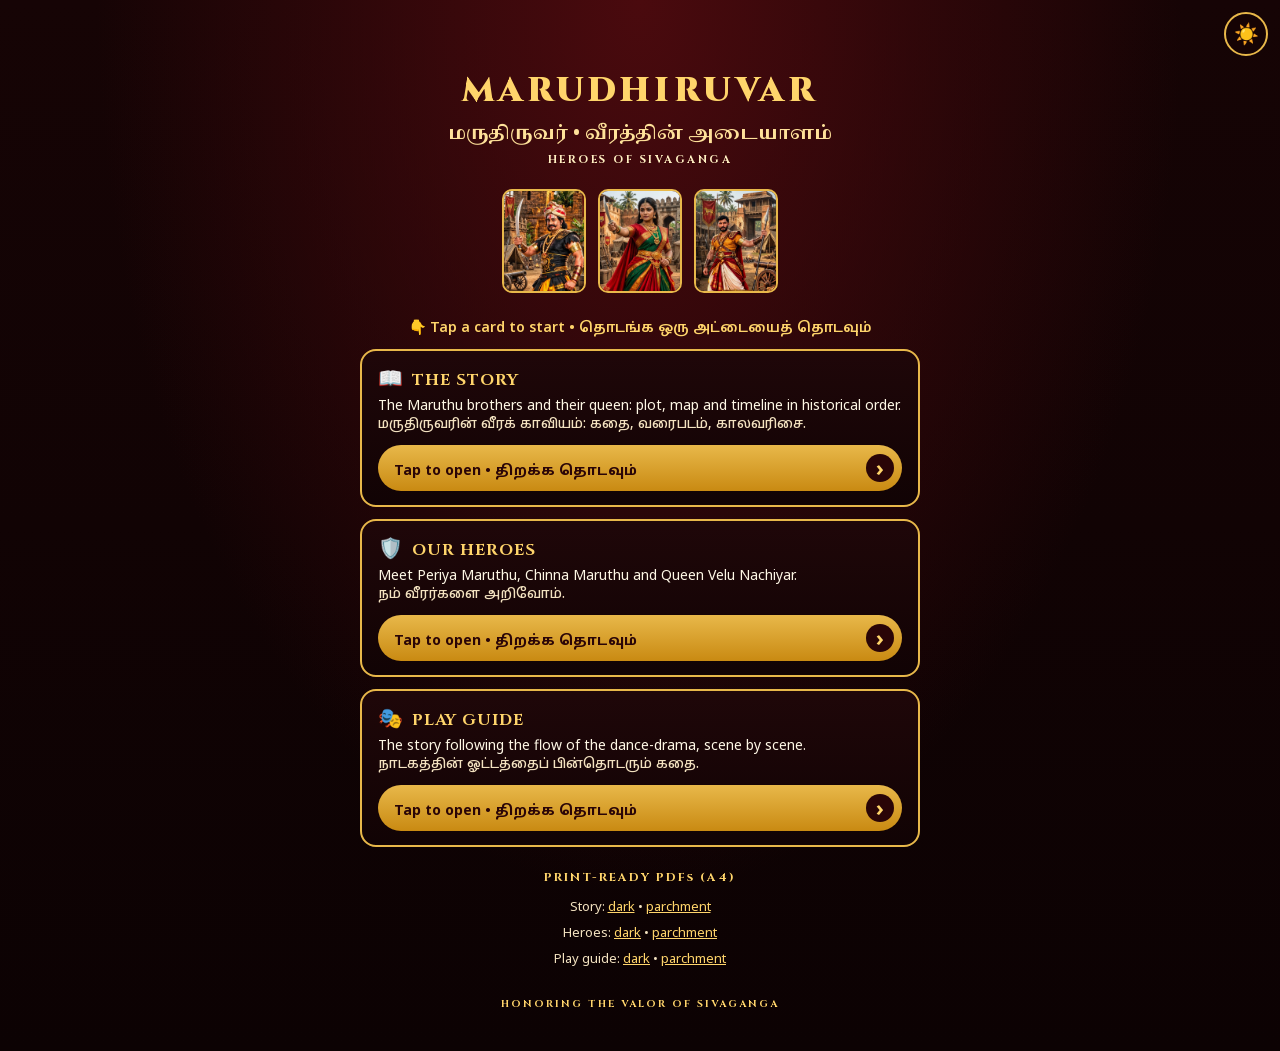
==== index.html @ 681c2059 "Mobile: titles scale with screen width so nothing overflows on small phones" ====
<!DOCTYPE html>
<html lang="en"><head><meta charset="UTF-8"><meta name="viewport" content="width=device-width, initial-scale=1.0">
<title>Marudhiruvar – Heroes of Sivaganga</title>
<style>
@import url('assets/fonts/fonts.css');
*{box-sizing:border-box;margin:0;padding:0}
body{min-height:100vh;background:radial-gradient(ellipse at 50% 0%,#4a0a0e 0%,rgba(74,10,14,0) 60%),linear-gradient(180deg,#160405,#0c0203);color:#fff8e6;font-family:'Noto Sans','Noto Sans Tamil',sans-serif;padding:64px 16px 40px;display:flex;flex-direction:column;align-items:center}
.wrap{width:100%;max-width:560px}
h1{font-family:'Cinzel',serif;font-weight:900;font-size:clamp(20px,7.5vw,34px);letter-spacing:.12em;text-align:center;color:#ffd56b;margin-top:4px}
.ta{font-family:'Noto Serif Tamil',serif;font-weight:700;text-align:center;color:#ffe29a;font-size:clamp(15px,4.6vw,18px);margin-top:6px}
.sub{font-family:'Cinzel',serif;font-size:11px;letter-spacing:2.5px;text-align:center;color:#fff0c2;margin:4px 0 22px}
.trio{display:flex;justify-content:center;gap:12px;margin-bottom:24px}
.trio img{width:84px;height:104px;object-fit:cover;object-position:top;border-radius:10px;border:2px solid #e8b84a}
.card{display:block;text-decoration:none;color:inherit;background:linear-gradient(180deg,#1f0709,#110304);border:2px solid #e8b84a;border-radius:16px;padding:14px 16px;margin-bottom:12px}
.card:active,.card:hover{background:#2a0b0e}
.card b{display:block;font-family:'Cinzel',serif;font-size:16px;letter-spacing:1px;color:#ffd56b}
.card span{display:block;font-size:14px;margin-top:3px}
.card em{display:block;font-style:normal;font-family:'Noto Sans Tamil',sans-serif;font-size:13.5px;color:#f3e2c0;margin-top:2px}
.dl{font-size:13px;margin:4px 0 0;color:#f3e2c0;text-align:center;line-height:2}
.dl a{color:#ffd56b}
h2{font-family:'Cinzel',serif;font-size:12px;letter-spacing:2px;color:#ffd56b;margin:22px 0 8px;text-align:center}
.foot{font-family:'Cinzel',serif;font-size:10px;letter-spacing:2px;color:#ffd56b;text-align:center;margin-top:26px}
.theme-btn{position:fixed;top:12px;right:12px;width:44px;height:44px;border-radius:50%;border:2px solid #e8b84a;background:rgba(22,4,5,.88);font-size:20px;line-height:1;cursor:pointer}
/* light (parchment) */
body.parchment{background:radial-gradient(ellipse at 50% 0%,rgba(255,244,214,.75) 0%,rgba(255,244,214,0) 60%),#ead8ab;color:#2b1608}
.parchment h1{color:#7a1e12}.parchment .ta{color:#7a1e12}.parchment .sub{color:#5e140c}
.parchment .trio img{border-color:#8a2418}
.parchment .card{background:#f8eed3;border-color:#8a2418}.parchment .card:active,.parchment .card:hover{background:#f1e2bd}
.parchment .card b,.parchment h2,.parchment .foot{color:#8a2418}
.parchment .card em,.parchment .dl{color:#3a2410}.parchment .dl a{color:#8a2418}
.parchment .theme-btn{background:rgba(248,238,211,.95);border-color:#8a2418}
.hint{text-align:center;font-size:14px;font-weight:600;color:#ffd56b;margin:0 0 12px}
.card{position:relative;transition:transform .15s,background .15s,box-shadow .15s;box-shadow:0 0 0 0 rgba(232,184,74,0)}
.card:hover{transform:translateY(-2px);box-shadow:0 0 0 3px rgba(232,184,74,.35)}
.card:active{transform:scale(.98)}
.card:focus-visible{outline:3px solid #ffd56b;outline-offset:3px}
.card b u{text-decoration:none;margin-right:8px;font-size:20px}
.go{display:flex;align-items:center;justify-content:space-between;margin-top:12px;padding:9px 8px 9px 16px;border-radius:999px;background:linear-gradient(180deg,#e8b84a,#c98a12);color:#2a0507;font-weight:700;font-size:13.5px}
.go strong{display:flex;align-items:center;justify-content:center;width:28px;height:28px;border-radius:50%;background:#2a0507;color:#ffd56b;font-size:22px;line-height:1;padding-bottom:3px;animation:nudge 1.6s ease-in-out infinite}
@keyframes nudge{0%,100%{transform:translateX(0)}50%{transform:translateX(4px)}}
@media (prefers-reduced-motion:reduce){.go strong{animation:none}}
.parchment .hint{color:#8a2418}
.parchment .go{background:linear-gradient(180deg,#8a2418,#6a160e);color:#fff3d6}
.parchment .go strong{background:#f8eed3;color:#8a2418}
.parchment .card:hover{box-shadow:0 0 0 3px rgba(138,36,24,.3)}
</style></head><body data-theme-toggle><div class="wrap">
<h1>MARUDHIRUVAR</h1>
<div class="ta">மருதிருவர் • வீரத்தின் அடையாளம்</div>
<div class="sub">HEROES OF SIVAGANGA</div>
<div class="trio">
<img src="assets/images/periya_maruthu.jpeg" alt="Periya Maruthu"><img src="assets/images/velu_nachiyar.jpeg" alt="Queen Velu Nachiyar" style="object-position:25% top"><img src="assets/images/chinna_maruthu.jpeg" alt="Chinna Maruthu">
</div>
<div class="hint">👇 Tap a card to start • தொடங்க ஒரு அட்டையைத் தொடவும்</div>
<a class="card" href="story.html"><b><u>📖</u>THE STORY</b><span>The Maruthu brothers and their queen: plot, map and timeline in historical order.</span><em>மருதிருவரின் வீரக் காவியம்: கதை, வரைபடம், காலவரிசை.</em><div class="go"><span>Tap to open • திறக்க தொடவும்</span><strong>›</strong></div></a>
<a class="card" href="poster.html"><b><u>🛡️</u>OUR HEROES</b><span>Meet Periya Maruthu, Chinna Maruthu and Queen Velu Nachiyar.</span><em>நம் வீரர்களை அறிவோம்.</em><div class="go"><span>Tap to open • திறக்க தொடவும்</span><strong>›</strong></div></a>
<a class="card" href="play-guide.html"><b><u>🎭</u>PLAY GUIDE</b><span>The story following the flow of the dance-drama, scene by scene.</span><em>நாடகத்தின் ஓட்டத்தைப் பின்தொடரும் கதை.</em><div class="go"><span>Tap to open • திறக்க தொடவும்</span><strong>›</strong></div></a>
<h2>PRINT-READY PDFs (A4)</h2>
<div class="dl">
Story: <a href="downloads/story_a4_dark.pdf">dark</a> • <a href="downloads/story_a4_parchment.pdf">parchment</a><br>
Heroes: <a href="downloads/poster_a4_dark.pdf">dark</a> • <a href="downloads/poster_a4_parchment.pdf">parchment</a><br>
Play guide: <a href="downloads/play-guide_a4_dark.pdf">dark</a> • <a href="downloads/play-guide_a4_parchment.pdf">parchment</a>
</div>
<div class="foot">HONORING THE VALOR OF SIVAGANGA</div>
</div><script src="assets/theme.js"></script></body></html>
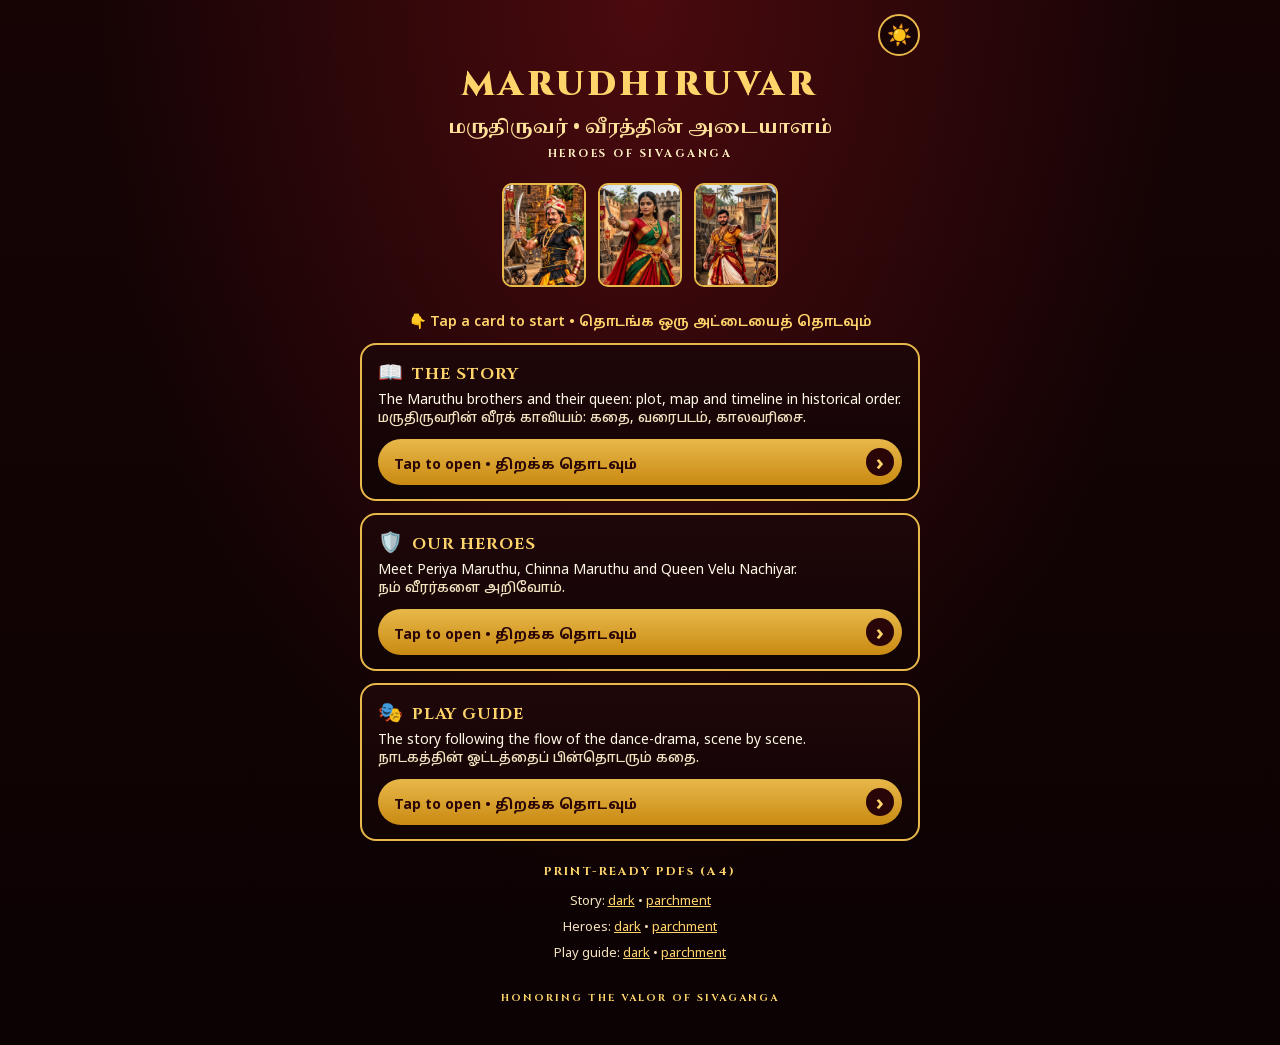
==== commit 2169342e: "Landing: theme switch sits in its own row above the title" ====
--- a/index.html
+++ b/index.html
@@ -4,7 +4,7 @@
 <style>
 @import url('assets/fonts/fonts.css');
 *{box-sizing:border-box;margin:0;padding:0}
-body{min-height:100vh;background:radial-gradient(ellipse at 50% 0%,#4a0a0e 0%,rgba(74,10,14,0) 60%),linear-gradient(180deg,#160405,#0c0203);color:#fff8e6;font-family:'Noto Sans','Noto Sans Tamil',sans-serif;padding:64px 16px 40px;display:flex;flex-direction:column;align-items:center}
+body{min-height:100vh;background:radial-gradient(ellipse at 50% 0%,#4a0a0e 0%,rgba(74,10,14,0) 60%),linear-gradient(180deg,#160405,#0c0203);color:#fff8e6;font-family:'Noto Sans','Noto Sans Tamil',sans-serif;padding:14px 16px 40px;display:flex;flex-direction:column;align-items:center}
 .wrap{width:100%;max-width:560px}
 h1{font-family:'Cinzel',serif;font-weight:900;font-size:clamp(20px,7.5vw,34px);letter-spacing:.12em;text-align:center;color:#ffd56b;margin-top:4px}
 .ta{font-family:'Noto Serif Tamil',serif;font-weight:700;text-align:center;color:#ffe29a;font-size:clamp(15px,4.6vw,18px);margin-top:6px}
@@ -20,7 +20,8 @@
 .dl a{color:#ffd56b}
 h2{font-family:'Cinzel',serif;font-size:12px;letter-spacing:2px;color:#ffd56b;margin:22px 0 8px;text-align:center}
 .foot{font-family:'Cinzel',serif;font-size:10px;letter-spacing:2px;color:#ffd56b;text-align:center;margin-top:26px}
-.theme-btn{position:fixed;top:12px;right:12px;width:44px;height:44px;border-radius:50%;border:2px solid #e8b84a;background:rgba(22,4,5,.88);font-size:20px;line-height:1;cursor:pointer}
+.topbar{display:flex;justify-content:flex-end;margin-bottom:6px}
+.theme-btn{width:42px;height:42px;border-radius:50%;border:2px solid #e8b84a;background:rgba(22,4,5,.88);font-size:20px;line-height:1;cursor:pointer}
 /* light (parchment) */
 body.parchment{background:radial-gradient(ellipse at 50% 0%,rgba(255,244,214,.75) 0%,rgba(255,244,214,0) 60%),#ead8ab;color:#2b1608}
 .parchment h1{color:#7a1e12}.parchment .ta{color:#7a1e12}.parchment .sub{color:#5e140c}
@@ -43,7 +44,7 @@
 .parchment .go{background:linear-gradient(180deg,#8a2418,#6a160e);color:#fff3d6}
 .parchment .go strong{background:#f8eed3;color:#8a2418}
 .parchment .card:hover{box-shadow:0 0 0 3px rgba(138,36,24,.3)}
-</style></head><body data-theme-toggle><div class="wrap">
+</style></head><body data-theme-toggle><div class="wrap"><div class="topbar"></div>
 <h1>MARUDHIRUVAR</h1>
 <div class="ta">மருதிருவர் • வீரத்தின் அடையாளம்</div>
 <div class="sub">HEROES OF SIVAGANGA</div>
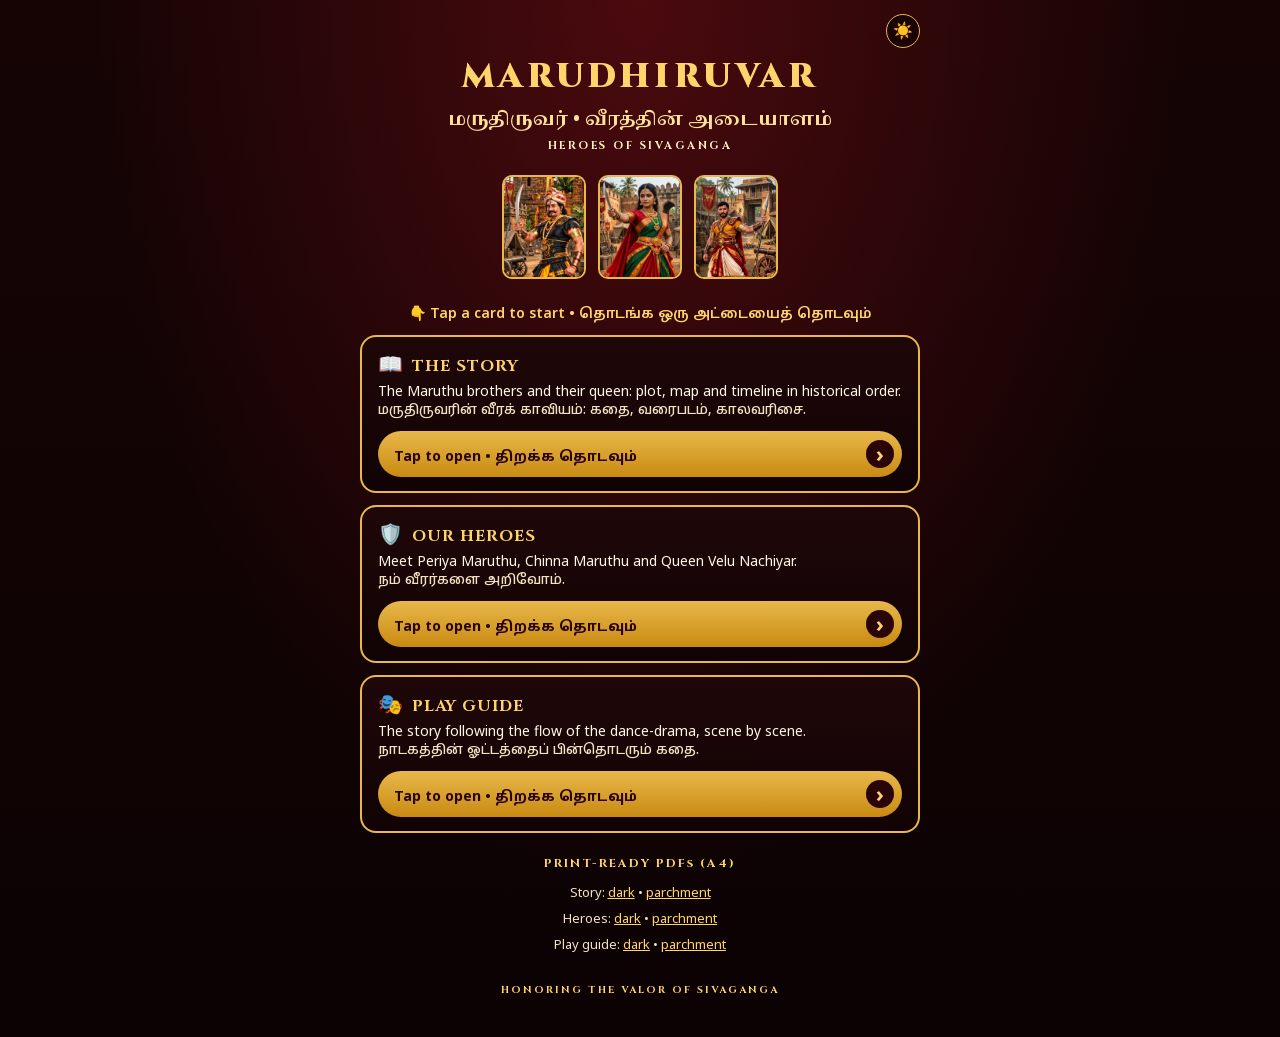
==== commit f22be552: "Landing: smaller theme switch" ====
--- a/index.html
+++ b/index.html
@@ -21,7 +21,7 @@
 h2{font-family:'Cinzel',serif;font-size:12px;letter-spacing:2px;color:#ffd56b;margin:22px 0 8px;text-align:center}
 .foot{font-family:'Cinzel',serif;font-size:10px;letter-spacing:2px;color:#ffd56b;text-align:center;margin-top:26px}
 .topbar{display:flex;justify-content:flex-end;margin-bottom:6px}
-.theme-btn{width:42px;height:42px;border-radius:50%;border:2px solid #e8b84a;background:rgba(22,4,5,.88);font-size:20px;line-height:1;cursor:pointer}
+.theme-btn{width:34px;height:34px;border-radius:50%;border:1.5px solid #e8b84a;background:rgba(22,4,5,.88);font-size:16px;line-height:1;cursor:pointer}
 /* light (parchment) */
 body.parchment{background:radial-gradient(ellipse at 50% 0%,rgba(255,244,214,.75) 0%,rgba(255,244,214,0) 60%),#ead8ab;color:#2b1608}
 .parchment h1{color:#7a1e12}.parchment .ta{color:#7a1e12}.parchment .sub{color:#5e140c}
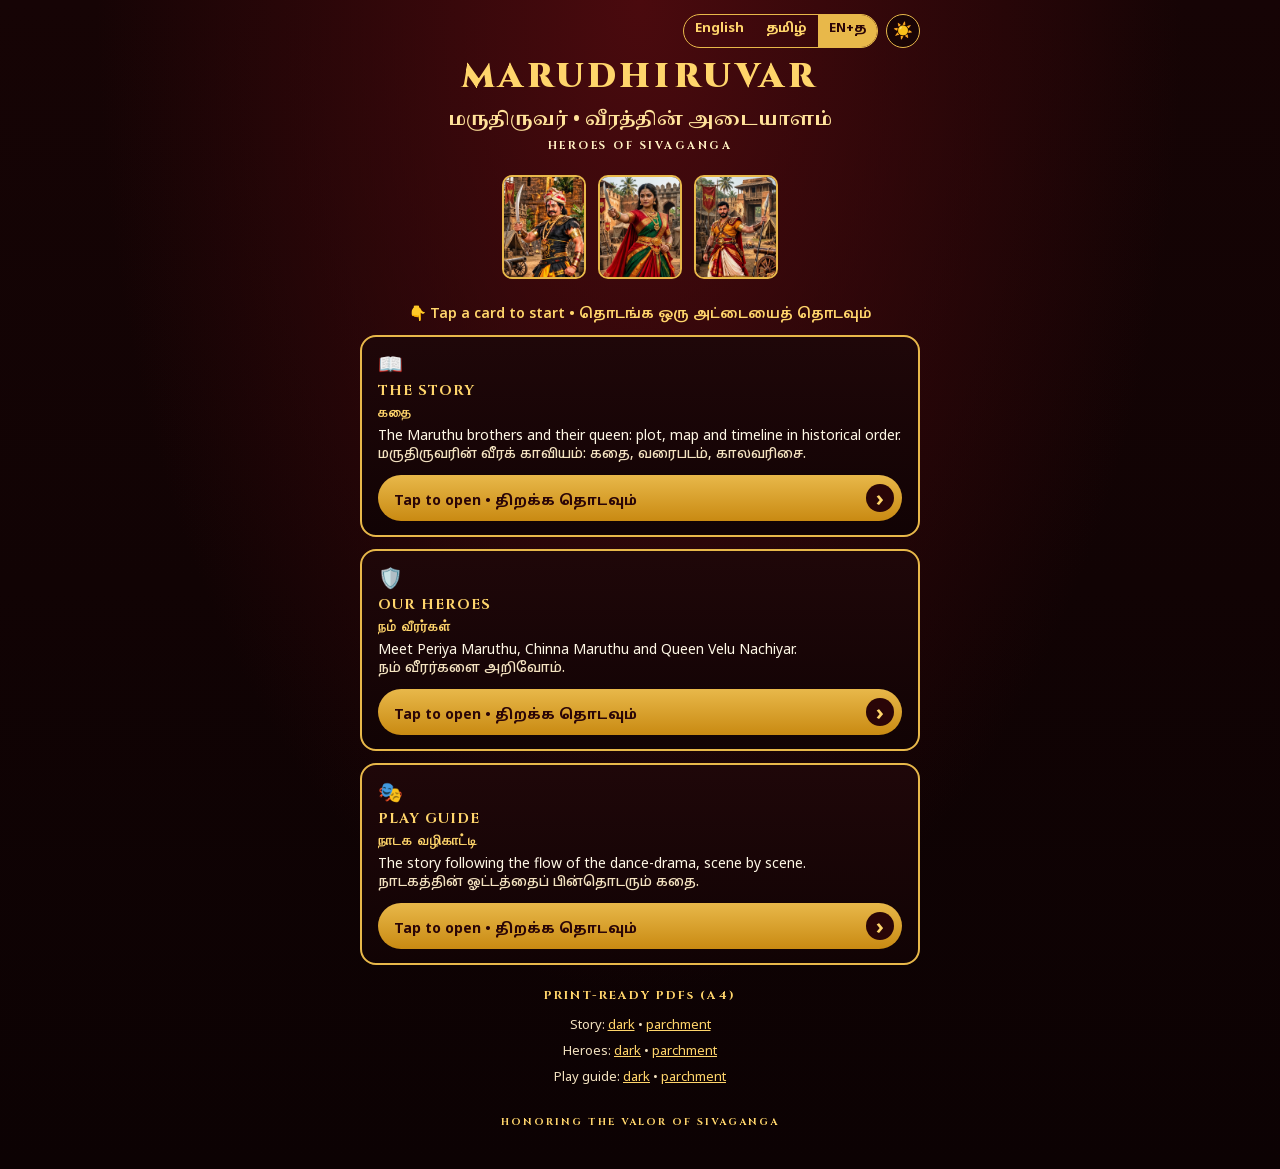
==== commit 7021cca4: "Add English/Tamil/Both language switch (local, unpushed)" ====
--- a/index.html
+++ b/index.html
@@ -44,22 +44,22 @@
 .parchment .go{background:linear-gradient(180deg,#8a2418,#6a160e);color:#fff3d6}
 .parchment .go strong{background:#f8eed3;color:#8a2418}
 .parchment .card:hover{box-shadow:0 0 0 3px rgba(138,36,24,.3)}
-</style></head><body data-theme-toggle><div class="wrap"><div class="topbar"></div>
-<h1>MARUDHIRUVAR</h1>
-<div class="ta">மருதிருவர் • வீரத்தின் அடையாளம்</div>
-<div class="sub">HEROES OF SIVAGANGA</div>
+.lang-sw{display:inline-flex;border:1.5px solid #e8b84a;border-radius:999px;overflow:hidden;margin-right:8px;vertical-align:middle}.lang-sw label{cursor:pointer;font-size:13px;font-weight:700;padding:6px 11px;color:#ffd56b;line-height:1}.lang-sw input{position:absolute;opacity:0;pointer-events:none}.lang-sw label:has(input:checked){background:#e8b84a;color:#2a0507}.lang-sw label:has(input:focus-visible){outline:3px solid #ffd56b;outline-offset:-3px}.parchment .lang-sw{border-color:#8a2418}.parchment .lang-sw label{color:#8a2418}.parchment .lang-sw label:has(input:checked){background:#8a2418;color:#fff3d6}.go span span{display:inline}</style><link rel="stylesheet" href="assets/lang.css"></head><body data-theme-toggle><div class="wrap"><div class="topbar"></div>
+<h1><span class="l-en">MARUDHIRUVAR</span><span class="l-tl">மருதிருவர்</span></h1>
+<div class="ta l-ta"><span class="lt-hide">மருதிருவர் • </span>வீரத்தின் அடையாளம்</div>
+<div class="sub"><span class="l-en">HEROES OF SIVAGANGA</span><span class="l-tl">சிவகங்கையின் வீரர்கள்</span></div>
 <div class="trio">
 <img src="assets/images/periya_maruthu.jpeg" alt="Periya Maruthu"><img src="assets/images/velu_nachiyar.jpeg" alt="Queen Velu Nachiyar" style="object-position:25% top"><img src="assets/images/chinna_maruthu.jpeg" alt="Chinna Maruthu">
 </div>
-<div class="hint">👇 Tap a card to start • தொடங்க ஒரு அட்டையைத் தொடவும்</div>
-<a class="card" href="story.html"><b><u>📖</u>THE STORY</b><span>The Maruthu brothers and their queen: plot, map and timeline in historical order.</span><em>மருதிருவரின் வீரக் காவியம்: கதை, வரைபடம், காலவரிசை.</em><div class="go"><span>Tap to open • திறக்க தொடவும்</span><strong>›</strong></div></a>
-<a class="card" href="poster.html"><b><u>🛡️</u>OUR HEROES</b><span>Meet Periya Maruthu, Chinna Maruthu and Queen Velu Nachiyar.</span><em>நம் வீரர்களை அறிவோம்.</em><div class="go"><span>Tap to open • திறக்க தொடவும்</span><strong>›</strong></div></a>
-<a class="card" href="play-guide.html"><b><u>🎭</u>PLAY GUIDE</b><span>The story following the flow of the dance-drama, scene by scene.</span><em>நாடகத்தின் ஓட்டத்தைப் பின்தொடரும் கதை.</em><div class="go"><span>Tap to open • திறக்க தொடவும்</span><strong>›</strong></div></a>
-<h2>PRINT-READY PDFs (A4)</h2>
+<div class="hint">👇 <span class="l-en">Tap a card to start</span><span class="l-ta"><span class="lt-hide"> • </span>தொடங்க ஒரு அட்டையைத் தொடவும்</span></div>
+<a class="card" href="story.html"><b><u>📖</u><span class="l-en">THE STORY</span><span class="l-tl">கதை</span></b><span class="l-en">The Maruthu brothers and their queen: plot, map and timeline in historical order.</span><em class="l-ta">மருதிருவரின் வீரக் காவியம்: கதை, வரைபடம், காலவரிசை.</em><div class="go"><span><span class="l-en">Tap to open</span><span class="l-ta lt-hide"> • </span><span class="l-ta">திறக்க தொடவும்</span></span><strong>›</strong></div></a>
+<a class="card" href="poster.html"><b><u>🛡️</u><span class="l-en">OUR HEROES</span><span class="l-tl">நம் வீரர்கள்</span></b><span class="l-en">Meet Periya Maruthu, Chinna Maruthu and Queen Velu Nachiyar.</span><em class="l-ta">நம் வீரர்களை அறிவோம்.</em><div class="go"><span><span class="l-en">Tap to open</span><span class="l-ta lt-hide"> • </span><span class="l-ta">திறக்க தொடவும்</span></span><strong>›</strong></div></a>
+<a class="card" href="play-guide.html"><b><u>🎭</u><span class="l-en">PLAY GUIDE</span><span class="l-tl">நாடக வழிகாட்டி</span></b><span class="l-en">The story following the flow of the dance-drama, scene by scene.</span><em class="l-ta">நாடகத்தின் ஓட்டத்தைப் பின்தொடரும் கதை.</em><div class="go"><span><span class="l-en">Tap to open</span><span class="l-ta lt-hide"> • </span><span class="l-ta">திறக்க தொடவும்</span></span><strong>›</strong></div></a>
+<h2><span class="l-en">PRINT-READY PDFs (A4)</span><span class="l-tl">அச்சிடத் தயாரான PDF (A4)</span></h2>
 <div class="dl">
-Story: <a href="downloads/story_a4_dark.pdf">dark</a> • <a href="downloads/story_a4_parchment.pdf">parchment</a><br>
-Heroes: <a href="downloads/poster_a4_dark.pdf">dark</a> • <a href="downloads/poster_a4_parchment.pdf">parchment</a><br>
-Play guide: <a href="downloads/play-guide_a4_dark.pdf">dark</a> • <a href="downloads/play-guide_a4_parchment.pdf">parchment</a>
+<span class="l-en">Story</span><span class="l-tl">கதை</span>: <a href="downloads/story_a4_dark.pdf">dark</a> • <a href="downloads/story_a4_parchment.pdf">parchment</a><br>
+<span class="l-en">Heroes</span><span class="l-tl">வீரர்கள்</span>: <a href="downloads/poster_a4_dark.pdf">dark</a> • <a href="downloads/poster_a4_parchment.pdf">parchment</a><br>
+<span class="l-en">Play guide</span><span class="l-tl">நாடக வழிகாட்டி</span>: <a href="downloads/play-guide_a4_dark.pdf">dark</a> • <a href="downloads/play-guide_a4_parchment.pdf">parchment</a>
 </div>
-<div class="foot">HONORING THE VALOR OF SIVAGANGA</div>
+<div class="foot"><span class="l-en">HONORING THE VALOR OF SIVAGANGA</span><span class="l-tl">சிவகங்கையின் வீரத்தைப் போற்றுவோம்</span></div>
 </div><script src="assets/theme.js"></script></body></html>
--- a/assets/lang.css
+++ b/assets/lang.css
@@ -0,0 +1,13 @@
+/* Language modes (set on <body> by assets/theme.js): lang-en, lang-ta, or lang-both (default).
+   .l-en  English text, hidden in Tamil mode
+   .l-ta  Tamil text, hidden in English mode
+   .l-tl  Tamil replacement for English-only text, shown only in Tamil mode */
+.l-tl { display: none; }
+body.lang-en .l-ta { display: none !important; }
+body.lang-ta .l-en { display: none !important; }
+body.lang-ta .l-tl { display: inline !important; }
+body.lang-en .l-tl { display: none !important; }
+.icon.l-tl{display:none}
+body.lang-ta .icon.l-tl{display:inline-flex !important}
+body.lang-ta .bullet-desc-ta{font-size:13px}
+body.lang-ta .lt-hide{display:none !important}
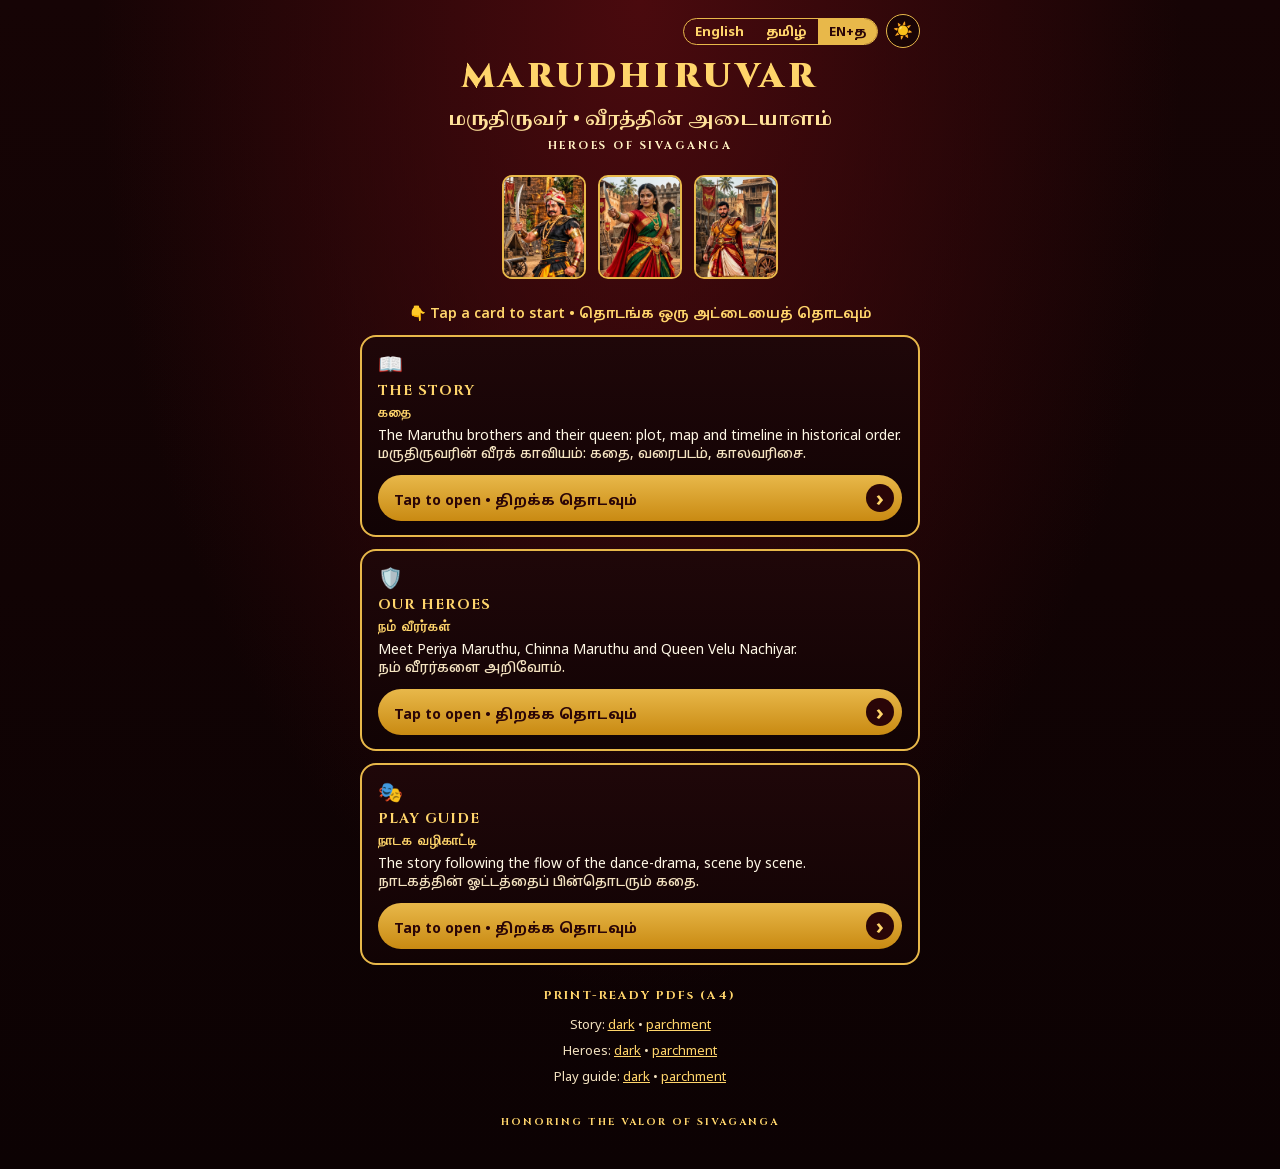
==== commit c335b111: "Theme + language controls on all pages (hidden in print)" ====
--- a/index.html
+++ b/index.html
@@ -21,7 +21,7 @@
 h2{font-family:'Cinzel',serif;font-size:12px;letter-spacing:2px;color:#ffd56b;margin:22px 0 8px;text-align:center}
 .foot{font-family:'Cinzel',serif;font-size:10px;letter-spacing:2px;color:#ffd56b;text-align:center;margin-top:26px}
 .topbar{display:flex;justify-content:flex-end;margin-bottom:6px}
-.theme-btn{width:34px;height:34px;border-radius:50%;border:1.5px solid #e8b84a;background:rgba(22,4,5,.88);font-size:16px;line-height:1;cursor:pointer}
+
 /* light (parchment) */
 body.parchment{background:radial-gradient(ellipse at 50% 0%,rgba(255,244,214,.75) 0%,rgba(255,244,214,0) 60%),#ead8ab;color:#2b1608}
 .parchment h1{color:#7a1e12}.parchment .ta{color:#7a1e12}.parchment .sub{color:#5e140c}
@@ -29,7 +29,7 @@
 .parchment .card{background:#f8eed3;border-color:#8a2418}.parchment .card:active,.parchment .card:hover{background:#f1e2bd}
 .parchment .card b,.parchment h2,.parchment .foot{color:#8a2418}
 .parchment .card em,.parchment .dl{color:#3a2410}.parchment .dl a{color:#8a2418}
-.parchment .theme-btn{background:rgba(248,238,211,.95);border-color:#8a2418}
+
 .hint{text-align:center;font-size:14px;font-weight:600;color:#ffd56b;margin:0 0 12px}
 .card{position:relative;transition:transform .15s,background .15s,box-shadow .15s;box-shadow:0 0 0 0 rgba(232,184,74,0)}
 .card:hover{transform:translateY(-2px);box-shadow:0 0 0 3px rgba(232,184,74,.35)}
@@ -44,7 +44,7 @@
 .parchment .go{background:linear-gradient(180deg,#8a2418,#6a160e);color:#fff3d6}
 .parchment .go strong{background:#f8eed3;color:#8a2418}
 .parchment .card:hover{box-shadow:0 0 0 3px rgba(138,36,24,.3)}
-.lang-sw{display:inline-flex;border:1.5px solid #e8b84a;border-radius:999px;overflow:hidden;margin-right:8px;vertical-align:middle}.lang-sw label{cursor:pointer;font-size:13px;font-weight:700;padding:6px 11px;color:#ffd56b;line-height:1}.lang-sw input{position:absolute;opacity:0;pointer-events:none}.lang-sw label:has(input:checked){background:#e8b84a;color:#2a0507}.lang-sw label:has(input:focus-visible){outline:3px solid #ffd56b;outline-offset:-3px}.parchment .lang-sw{border-color:#8a2418}.parchment .lang-sw label{color:#8a2418}.parchment .lang-sw label:has(input:checked){background:#8a2418;color:#fff3d6}.go span span{display:inline}</style><link rel="stylesheet" href="assets/lang.css"></head><body data-theme-toggle><div class="wrap"><div class="topbar"></div>
+.go span span{display:inline}</style><link rel="stylesheet" href="assets/lang.css"></head><body><div class="wrap"><div class="topbar"></div>
 <h1><span class="l-en">MARUDHIRUVAR</span><span class="l-tl">மருதிருவர்</span></h1>
 <div class="ta l-ta"><span class="lt-hide">மருதிருவர் • </span>வீரத்தின் அடையாளம்</div>
 <div class="sub"><span class="l-en">HEROES OF SIVAGANGA</span><span class="l-tl">சிவகங்கையின் வீரர்கள்</span></div>
--- a/assets/lang.css
+++ b/assets/lang.css
@@ -11,3 +11,22 @@
 body.lang-ta .icon.l-tl{display:inline-flex !important}
 body.lang-ta .bullet-desc-ta{font-size:13px}
 body.lang-ta .lt-hide{display:none !important}
+
+/* Language + theme controls (built by theme.js) */
+.lang-sw{display:inline-flex;border:1.5px solid #e8b84a;border-radius:999px;overflow:hidden;margin-right:8px;vertical-align:middle}
+.lang-sw label{cursor:pointer;font-size:13px;font-weight:700;padding:6px 11px;color:#ffd56b;line-height:1}
+.lang-sw input{position:absolute;opacity:0;pointer-events:none}
+.lang-sw label:has(input:checked){background:#e8b84a;color:#2a0507}
+.lang-sw label:has(input:focus-visible){outline:3px solid #ffd56b;outline-offset:-3px}
+.parchment .lang-sw{border-color:#8a2418}
+.parchment .lang-sw label{color:#8a2418}
+.parchment .lang-sw label:has(input:checked){background:#8a2418;color:#fff3d6}
+.theme-btn{width:34px;height:34px;border-radius:50%;border:1.5px solid #e8b84a;background:rgba(22,4,5,.88);font-size:16px;line-height:1;cursor:pointer}
+.parchment .theme-btn{background:rgba(248,238,211,.95);border-color:#8a2418}
+.topbar{display:flex;align-items:center;justify-content:flex-end;gap:0}
+.topbar.floating{position:fixed;top:8px;right:10px;z-index:50}
+@media print{.topbar{display:none !important}}
+@media screen and (max-width:820px){
+  body:has(.topbar.floating){padding-top:54px !important}
+  .topbar.floating{position:absolute}
+}
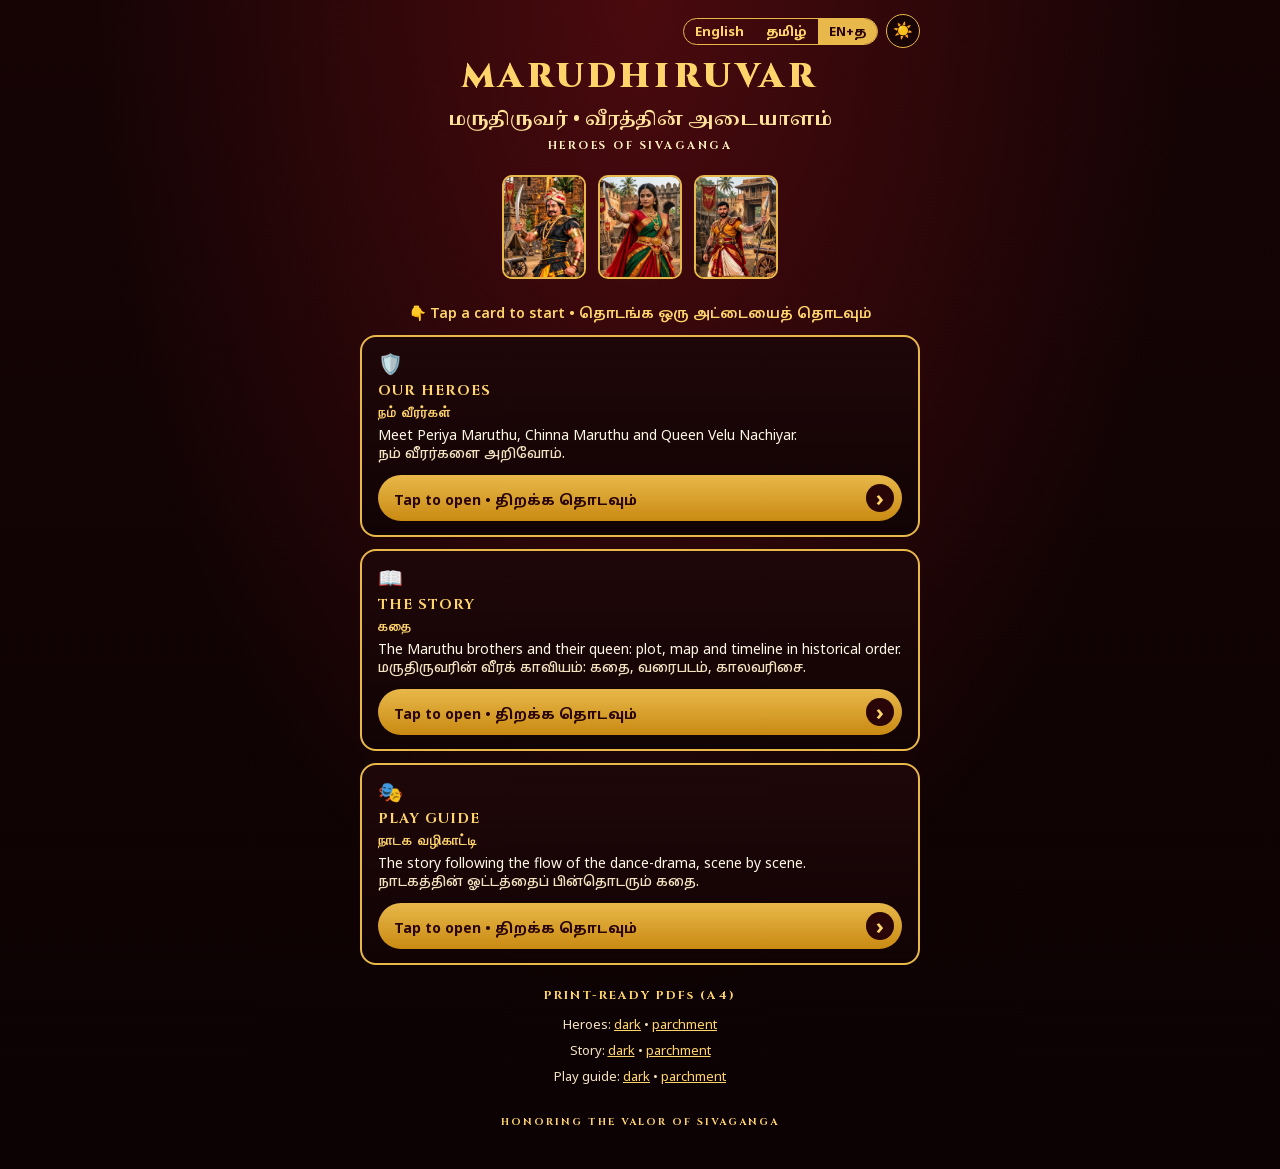
==== commit cd56cfb7: "Reorder landing: heroes, story, play guide" ====
--- a/index.html
+++ b/index.html
@@ -52,13 +52,13 @@
 <img src="assets/images/periya_maruthu.jpeg" alt="Periya Maruthu"><img src="assets/images/velu_nachiyar.jpeg" alt="Queen Velu Nachiyar" style="object-position:25% top"><img src="assets/images/chinna_maruthu.jpeg" alt="Chinna Maruthu">
 </div>
 <div class="hint">👇 <span class="l-en">Tap a card to start</span><span class="l-ta"><span class="lt-hide"> • </span>தொடங்க ஒரு அட்டையைத் தொடவும்</span></div>
+<a class="card" href="poster.html"><b><u>🛡️</u><span class="l-en">OUR HEROES</span><span class="l-tl">நம் வீரர்கள்</span></b><span class="l-en">Meet Periya Maruthu, Chinna Maruthu and Queen Velu Nachiyar.</span><em class="l-ta">நம் வீரர்களை அறிவோம்.</em><div class="go"><span><span class="l-en">Tap to open</span><span class="l-ta lt-hide"> • </span><span class="l-ta">திறக்க தொடவும்</span></span><strong>›</strong></div></a>
 <a class="card" href="story.html"><b><u>📖</u><span class="l-en">THE STORY</span><span class="l-tl">கதை</span></b><span class="l-en">The Maruthu brothers and their queen: plot, map and timeline in historical order.</span><em class="l-ta">மருதிருவரின் வீரக் காவியம்: கதை, வரைபடம், காலவரிசை.</em><div class="go"><span><span class="l-en">Tap to open</span><span class="l-ta lt-hide"> • </span><span class="l-ta">திறக்க தொடவும்</span></span><strong>›</strong></div></a>
-<a class="card" href="poster.html"><b><u>🛡️</u><span class="l-en">OUR HEROES</span><span class="l-tl">நம் வீரர்கள்</span></b><span class="l-en">Meet Periya Maruthu, Chinna Maruthu and Queen Velu Nachiyar.</span><em class="l-ta">நம் வீரர்களை அறிவோம்.</em><div class="go"><span><span class="l-en">Tap to open</span><span class="l-ta lt-hide"> • </span><span class="l-ta">திறக்க தொடவும்</span></span><strong>›</strong></div></a>
 <a class="card" href="play-guide.html"><b><u>🎭</u><span class="l-en">PLAY GUIDE</span><span class="l-tl">நாடக வழிகாட்டி</span></b><span class="l-en">The story following the flow of the dance-drama, scene by scene.</span><em class="l-ta">நாடகத்தின் ஓட்டத்தைப் பின்தொடரும் கதை.</em><div class="go"><span><span class="l-en">Tap to open</span><span class="l-ta lt-hide"> • </span><span class="l-ta">திறக்க தொடவும்</span></span><strong>›</strong></div></a>
 <h2><span class="l-en">PRINT-READY PDFs (A4)</span><span class="l-tl">அச்சிடத் தயாரான PDF (A4)</span></h2>
 <div class="dl">
+<span class="l-en">Heroes</span><span class="l-tl">வீரர்கள்</span>: <a href="downloads/poster_a4_dark.pdf">dark</a> • <a href="downloads/poster_a4_parchment.pdf">parchment</a><br>
 <span class="l-en">Story</span><span class="l-tl">கதை</span>: <a href="downloads/story_a4_dark.pdf">dark</a> • <a href="downloads/story_a4_parchment.pdf">parchment</a><br>
-<span class="l-en">Heroes</span><span class="l-tl">வீரர்கள்</span>: <a href="downloads/poster_a4_dark.pdf">dark</a> • <a href="downloads/poster_a4_parchment.pdf">parchment</a><br>
 <span class="l-en">Play guide</span><span class="l-tl">நாடக வழிகாட்டி</span>: <a href="downloads/play-guide_a4_dark.pdf">dark</a> • <a href="downloads/play-guide_a4_parchment.pdf">parchment</a>
 </div>
 <div class="foot"><span class="l-en">HONORING THE VALOR OF SIVAGANGA</span><span class="l-tl">சிவகங்கையின் வீரத்தைப் போற்றுவோம்</span></div>
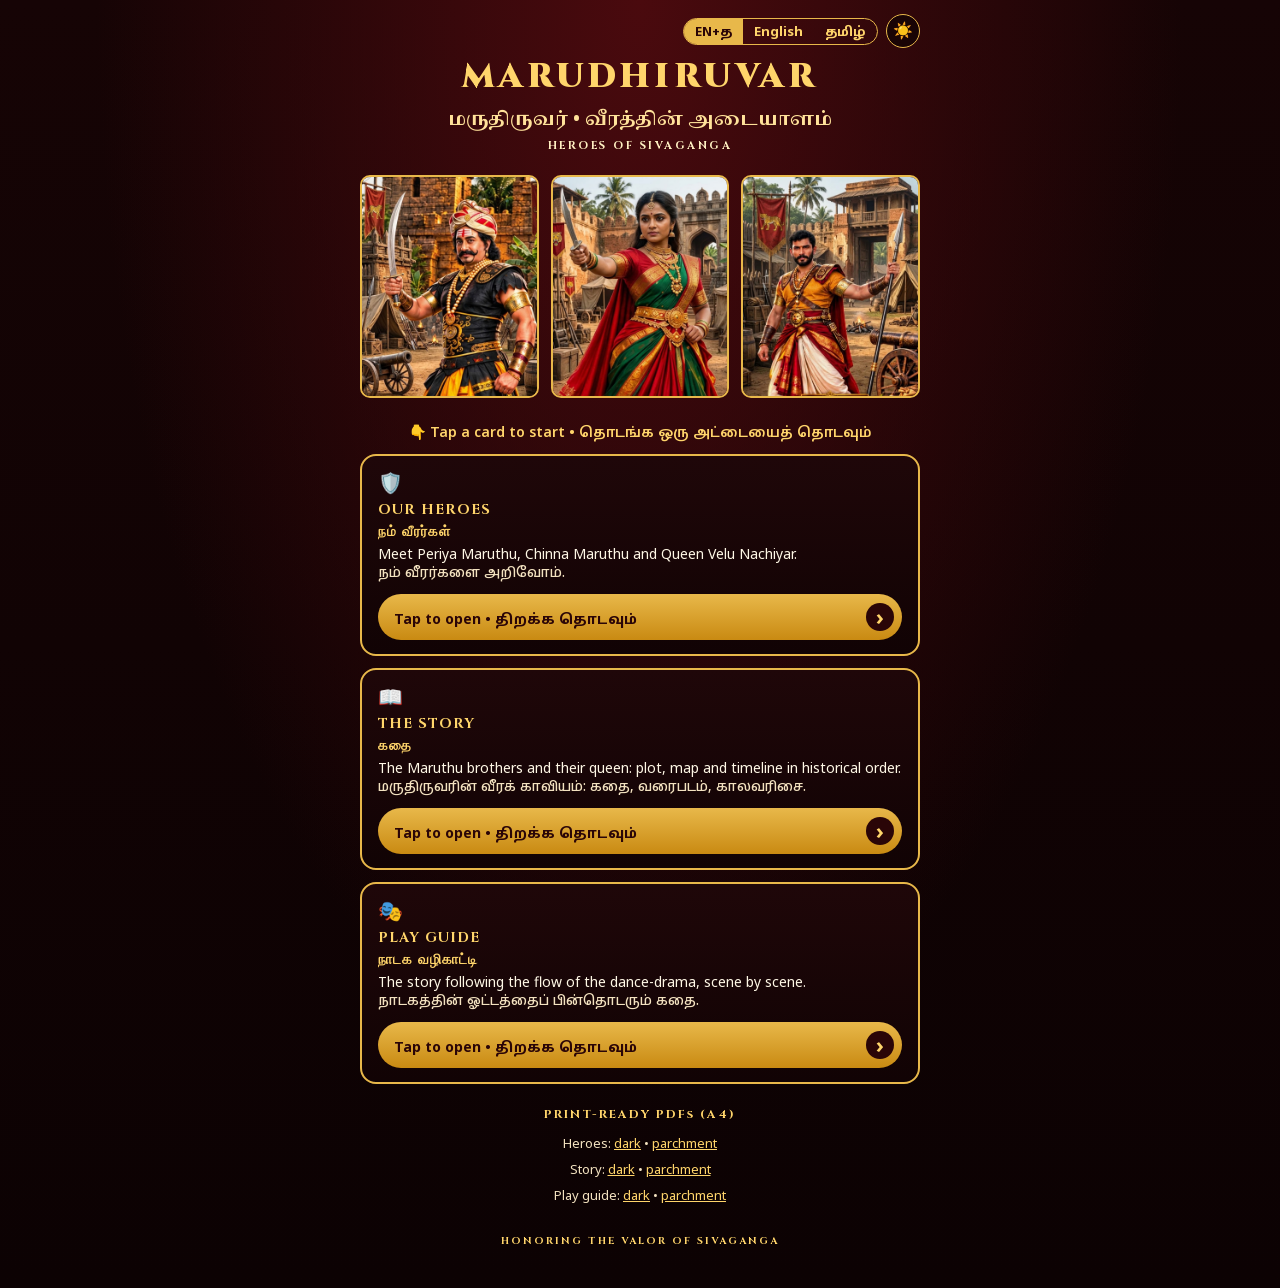
==== commit c722dc20: "Landing hero images span full card width" ====
--- a/index.html
+++ b/index.html
@@ -10,7 +10,7 @@
 .ta{font-family:'Noto Serif Tamil',serif;font-weight:700;text-align:center;color:#ffe29a;font-size:clamp(15px,4.6vw,18px);margin-top:6px}
 .sub{font-family:'Cinzel',serif;font-size:11px;letter-spacing:2.5px;text-align:center;color:#fff0c2;margin:4px 0 22px}
 .trio{display:flex;justify-content:center;gap:12px;margin-bottom:24px}
-.trio img{width:84px;height:104px;object-fit:cover;object-position:top;border-radius:10px;border:2px solid #e8b84a}
+.trio img{flex:1 1 0;min-width:0;width:0;aspect-ratio:4/5;height:auto;object-fit:cover;object-position:top;border-radius:10px;border:2px solid #e8b84a}
 .card{display:block;text-decoration:none;color:inherit;background:linear-gradient(180deg,#1f0709,#110304);border:2px solid #e8b84a;border-radius:16px;padding:14px 16px;margin-bottom:12px}
 .card:active,.card:hover{background:#2a0b0e}
 .card b{display:block;font-family:'Cinzel',serif;font-size:16px;letter-spacing:1px;color:#ffd56b}
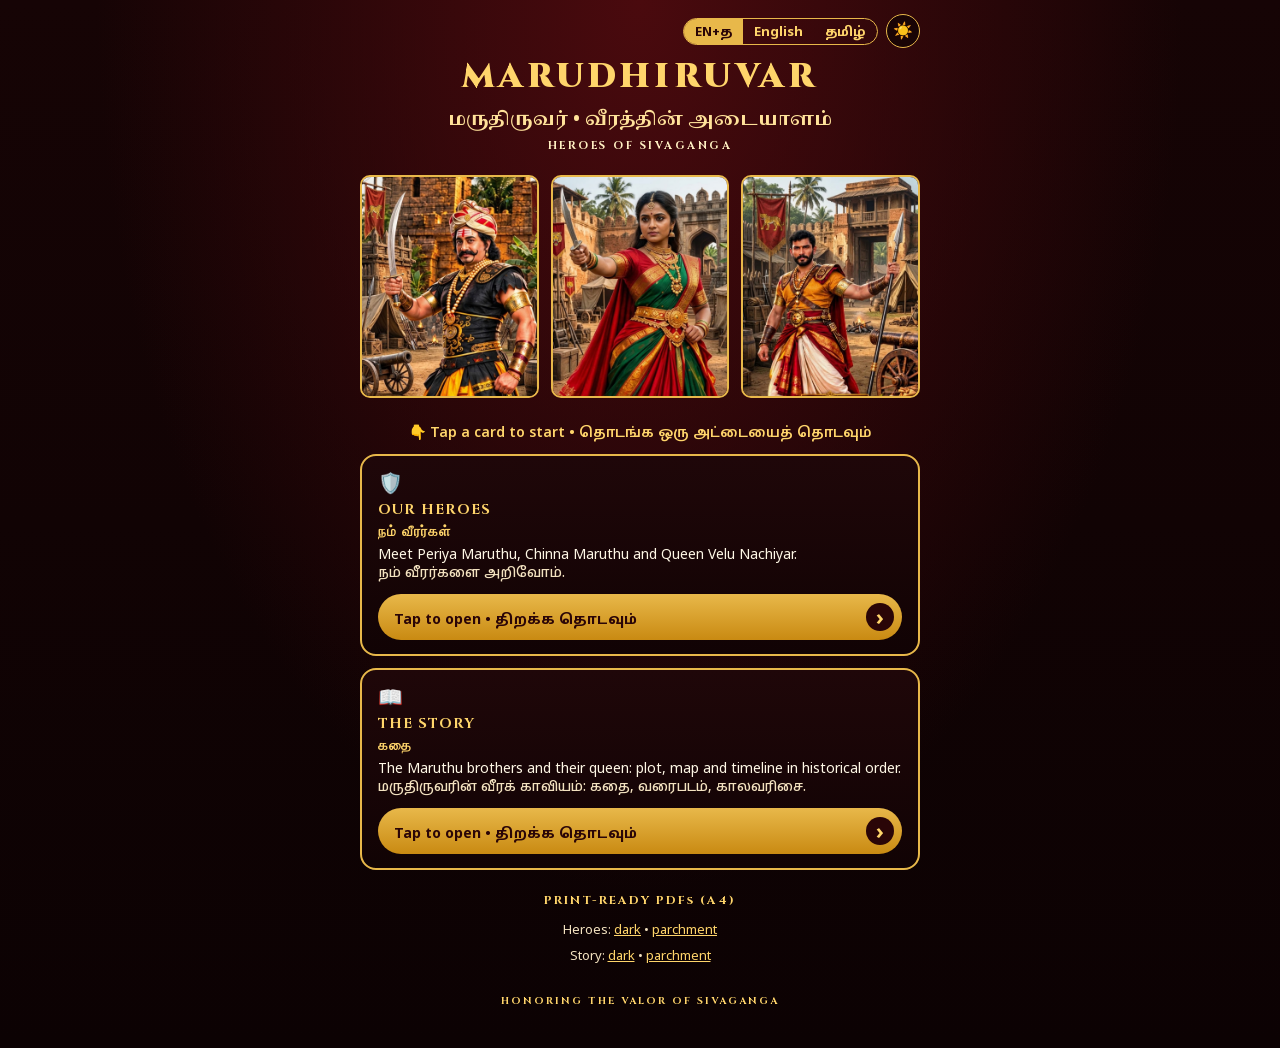
==== commit 54e2b5b7: "Hide Play Guide card and PDF links on landing (page kept)" ====
--- a/index.html
+++ b/index.html
@@ -54,12 +54,12 @@
 <div class="hint">👇 <span class="l-en">Tap a card to start</span><span class="l-ta"><span class="lt-hide"> • </span>தொடங்க ஒரு அட்டையைத் தொடவும்</span></div>
 <a class="card" href="poster.html"><b><u>🛡️</u><span class="l-en">OUR HEROES</span><span class="l-tl">நம் வீரர்கள்</span></b><span class="l-en">Meet Periya Maruthu, Chinna Maruthu and Queen Velu Nachiyar.</span><em class="l-ta">நம் வீரர்களை அறிவோம்.</em><div class="go"><span><span class="l-en">Tap to open</span><span class="l-ta lt-hide"> • </span><span class="l-ta">திறக்க தொடவும்</span></span><strong>›</strong></div></a>
 <a class="card" href="story.html"><b><u>📖</u><span class="l-en">THE STORY</span><span class="l-tl">கதை</span></b><span class="l-en">The Maruthu brothers and their queen: plot, map and timeline in historical order.</span><em class="l-ta">மருதிருவரின் வீரக் காவியம்: கதை, வரைபடம், காலவரிசை.</em><div class="go"><span><span class="l-en">Tap to open</span><span class="l-ta lt-hide"> • </span><span class="l-ta">திறக்க தொடவும்</span></span><strong>›</strong></div></a>
-<a class="card" href="play-guide.html"><b><u>🎭</u><span class="l-en">PLAY GUIDE</span><span class="l-tl">நாடக வழிகாட்டி</span></b><span class="l-en">The story following the flow of the dance-drama, scene by scene.</span><em class="l-ta">நாடகத்தின் ஓட்டத்தைப் பின்தொடரும் கதை.</em><div class="go"><span><span class="l-en">Tap to open</span><span class="l-ta lt-hide"> • </span><span class="l-ta">திறக்க தொடவும்</span></span><strong>›</strong></div></a>
+<!-- Play guide hidden for now (page still exists): <a class="card" href="play-guide.html"><b><u>🎭</u><span class="l-en">PLAY GUIDE</span><span class="l-tl">நாடக வழிகாட்டி</span></b><span class="l-en">The story following the flow of the dance-drama, scene by scene.</span><em class="l-ta">நாடகத்தின் ஓட்டத்தைப் பின்தொடரும் கதை.</em><div class="go"><span><span class="l-en">Tap to open</span><span class="l-ta lt-hide"> • </span><span class="l-ta">திறக்க தொடவும்</span></span><strong>›</strong></div></a> -->
 <h2><span class="l-en">PRINT-READY PDFs (A4)</span><span class="l-tl">அச்சிடத் தயாரான PDF (A4)</span></h2>
 <div class="dl">
 <span class="l-en">Heroes</span><span class="l-tl">வீரர்கள்</span>: <a href="downloads/poster_a4_dark.pdf">dark</a> • <a href="downloads/poster_a4_parchment.pdf">parchment</a><br>
-<span class="l-en">Story</span><span class="l-tl">கதை</span>: <a href="downloads/story_a4_dark.pdf">dark</a> • <a href="downloads/story_a4_parchment.pdf">parchment</a><br>
-<span class="l-en">Play guide</span><span class="l-tl">நாடக வழிகாட்டி</span>: <a href="downloads/play-guide_a4_dark.pdf">dark</a> • <a href="downloads/play-guide_a4_parchment.pdf">parchment</a>
+<span class="l-en">Story</span><span class="l-tl">கதை</span>: <a href="downloads/story_a4_dark.pdf">dark</a> • <a href="downloads/story_a4_parchment.pdf">parchment</a>
+<!-- <span class="l-en">Play guide</span><span class="l-tl">நாடக வழிகாட்டி</span>: <a href="downloads/play-guide_a4_dark.pdf">dark</a> • <a href="downloads/play-guide_a4_parchment.pdf">parchment</a> -->
 </div>
 <div class="foot"><span class="l-en">HONORING THE VALOR OF SIVAGANGA</span><span class="l-tl">சிவகங்கையின் வீரத்தைப் போற்றுவோம்</span></div>
 </div><script src="assets/theme.js"></script></body></html>
